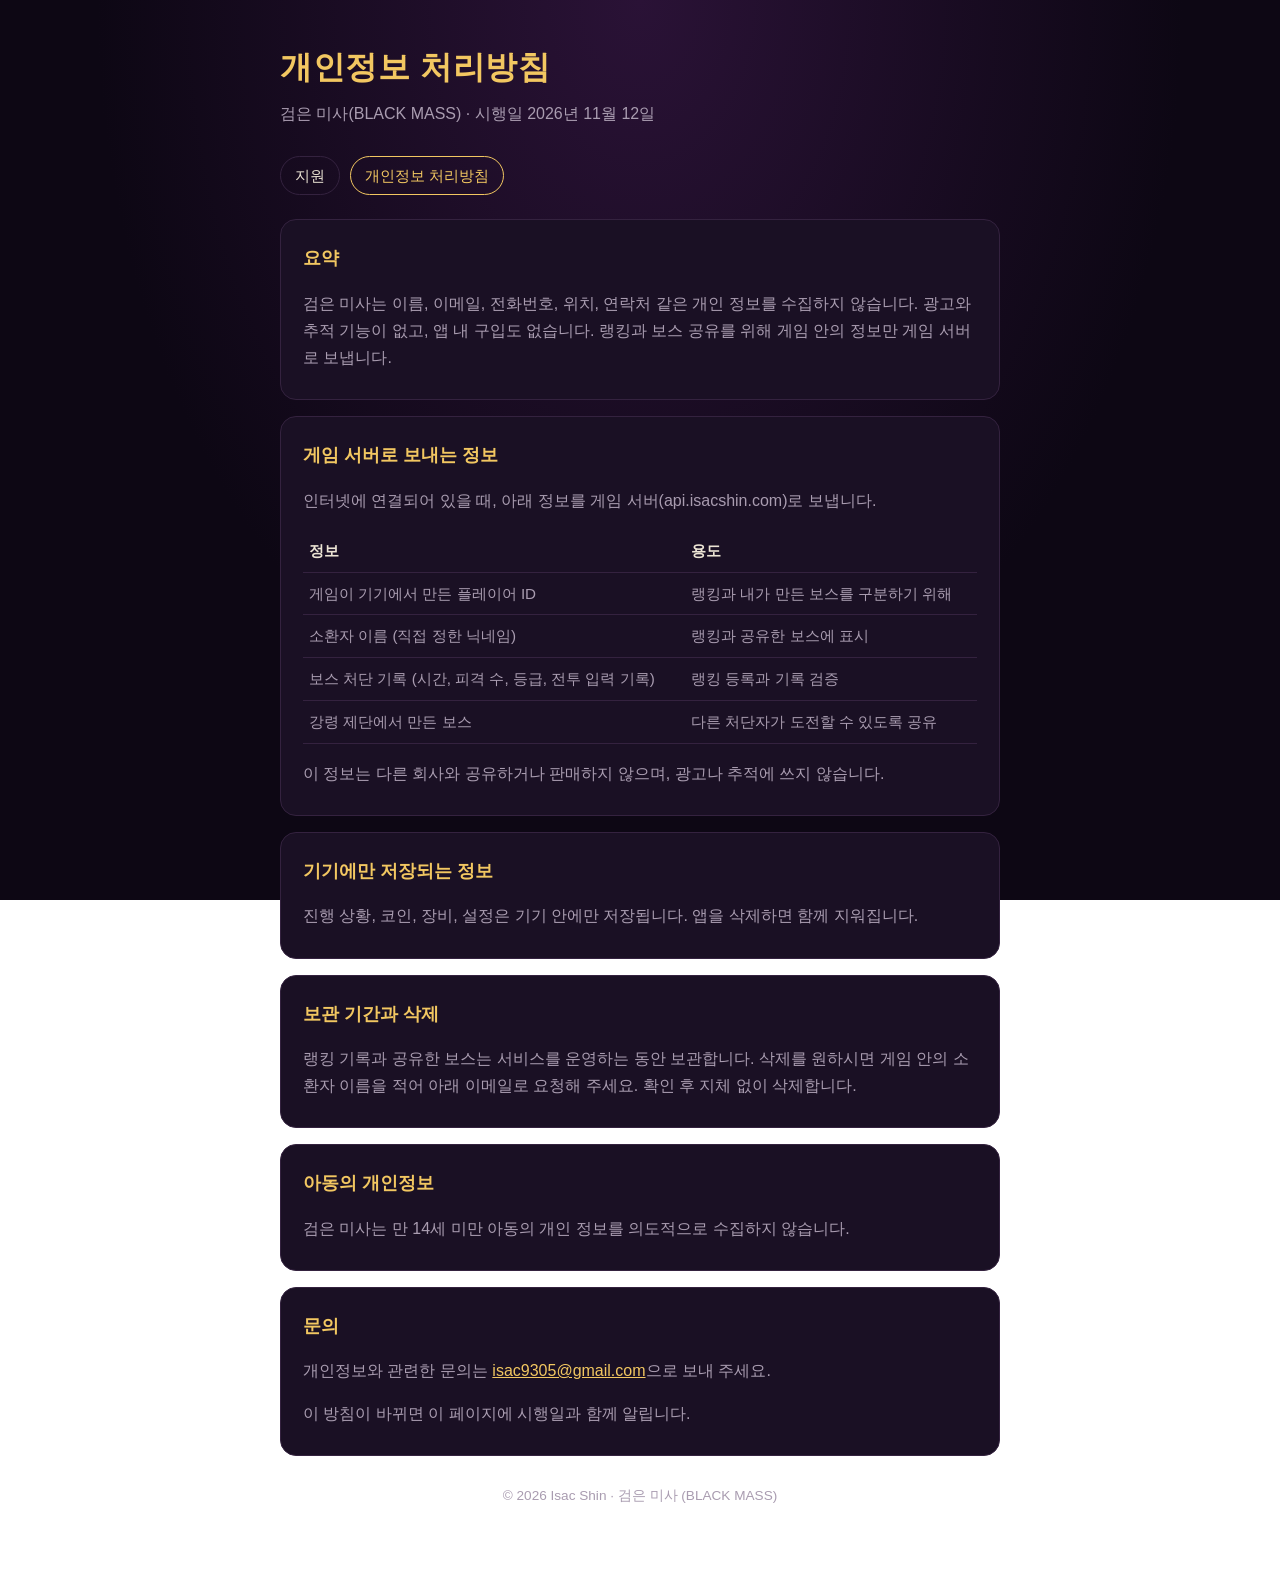
==== privacy/index.html @ 31701feb "Black Mass support, privacy policy and home pages Co-Authored-By: Claude Opus 5.5 <noreply@anthropic" ====
<!doctype html>
<html lang="ko">
<head>
<meta charset="utf-8">
<meta name="viewport" content="width=device-width, initial-scale=1">
<title>검은 미사 개인정보 처리방침</title>
<meta name="description" content="검은 미사(BLACK MASS) 게임의 개인정보 처리방침.">
<link rel="stylesheet" href="../assets/style.css">
</head>
<body>
<main>
  <h1>개인정보 처리방침</h1>
  <p class="lead">검은 미사(BLACK MASS) · 시행일 2026년 11월 12일</p>
  <nav><a href="../support/">지원</a><a class="on" href="./">개인정보 처리방침</a></nav>

  <section>
    <h2>요약</h2>
    <p>검은 미사는 이름, 이메일, 전화번호, 위치, 연락처 같은 개인 정보를 수집하지 않습니다. 광고와 추적 기능이 없고, 앱 내 구입도 없습니다. 랭킹과 보스 공유를 위해 게임 안의 정보만 게임 서버로 보냅니다.</p>
  </section>

  <section>
    <h2>게임 서버로 보내는 정보</h2>
    <p>인터넷에 연결되어 있을 때, 아래 정보를 게임 서버(api.isacshin.com)로 보냅니다.</p>
    <table>
      <tr><th>정보</th><th>용도</th></tr>
      <tr><td>게임이 기기에서 만든 플레이어 ID</td><td>랭킹과 내가 만든 보스를 구분하기 위해</td></tr>
      <tr><td>소환자 이름 (직접 정한 닉네임)</td><td>랭킹과 공유한 보스에 표시</td></tr>
      <tr><td>보스 처단 기록 (시간, 피격 수, 등급, 전투 입력 기록)</td><td>랭킹 등록과 기록 검증</td></tr>
      <tr><td>강령 제단에서 만든 보스</td><td>다른 처단자가 도전할 수 있도록 공유</td></tr>
    </table>
    <p>이 정보는 다른 회사와 공유하거나 판매하지 않으며, 광고나 추적에 쓰지 않습니다.</p>
  </section>

  <section>
    <h2>기기에만 저장되는 정보</h2>
    <p>진행 상황, 코인, 장비, 설정은 기기 안에만 저장됩니다. 앱을 삭제하면 함께 지워집니다.</p>
  </section>

  <section>
    <h2>보관 기간과 삭제</h2>
    <p>랭킹 기록과 공유한 보스는 서비스를 운영하는 동안 보관합니다. 삭제를 원하시면 게임 안의 소환자 이름을 적어 아래 이메일로 요청해 주세요. 확인 후 지체 없이 삭제합니다.</p>
  </section>

  <section>
    <h2>아동의 개인정보</h2>
    <p>검은 미사는 만 14세 미만 아동의 개인 정보를 의도적으로 수집하지 않습니다.</p>
  </section>

  <section>
    <h2>문의</h2>
    <p>개인정보와 관련한 문의는 <a href="mailto:isac9305@gmail.com?subject=[검은 미사] 개인정보 문의">isac9305@gmail.com</a>으로 보내 주세요.</p>
    <p>이 방침이 바뀌면 이 페이지에 시행일과 함께 알립니다.</p>
  </section>

  <footer>© 2026 Isac Shin · 검은 미사 (BLACK MASS)</footer>
</main>
</body>
</html>
---- assets/style.css ----
:root {
  --bg: #0d0714;
  --card: #1a1024;
  --line: #34223f;
  --text: #ece4d4;
  --sub: #a99cb0;
  --gold: #f2c761;
  --blood: #c23b3b;
}
* { box-sizing: border-box; }
body {
  margin: 0;
  background: radial-gradient(ellipse at top, #2a1236 0%, var(--bg) 60%) fixed;
  color: var(--text);
  font-family: -apple-system, BlinkMacSystemFont, "Apple SD Gothic Neo", "Noto Sans KR", sans-serif;
  line-height: 1.7;
}
main { max-width: 760px; margin: 0 auto; padding: 40px 20px 72px; }
.hero { width: 100%; border-radius: 14px; border: 2px solid #78592a; display: block; margin-bottom: 28px; }
h1 { font-size: 2rem; margin: 0 0 6px; color: var(--gold); letter-spacing: .02em; }
p.lead { color: var(--sub); margin: 0 0 28px; }
nav { margin: 0 0 24px; display: flex; gap: 10px; flex-wrap: wrap; }
nav a { color: var(--text); text-decoration: none; border: 1px solid var(--line); border-radius: 999px; padding: 6px 14px; font-size: .95rem; }
nav a.on { border-color: var(--gold); color: var(--gold); }
section { background: var(--card); border: 1px solid var(--line); border-radius: 16px; padding: 22px 22px 12px; margin-bottom: 16px; }
h2 { font-size: 1.15rem; margin: 0 0 12px; color: var(--gold); }
h3 { font-size: 1rem; margin: 18px 0 6px; }
details { border-top: 1px solid var(--line); padding: 12px 0; }
details:first-of-type { border-top: 0; }
summary { cursor: pointer; font-weight: 600; }
details p, section p, section li { color: var(--sub); }
details p { margin: 8px 0 0; }
table { width: 100%; border-collapse: collapse; margin: 6px 0 14px; font-size: .95rem; }
th, td { text-align: left; padding: 8px 6px; border-bottom: 1px solid var(--line); vertical-align: top; }
th { color: var(--text); }
td { color: var(--sub); }
a { color: var(--gold); }
footer { color: var(--sub); font-size: .85rem; text-align: center; margin-top: 28px; }
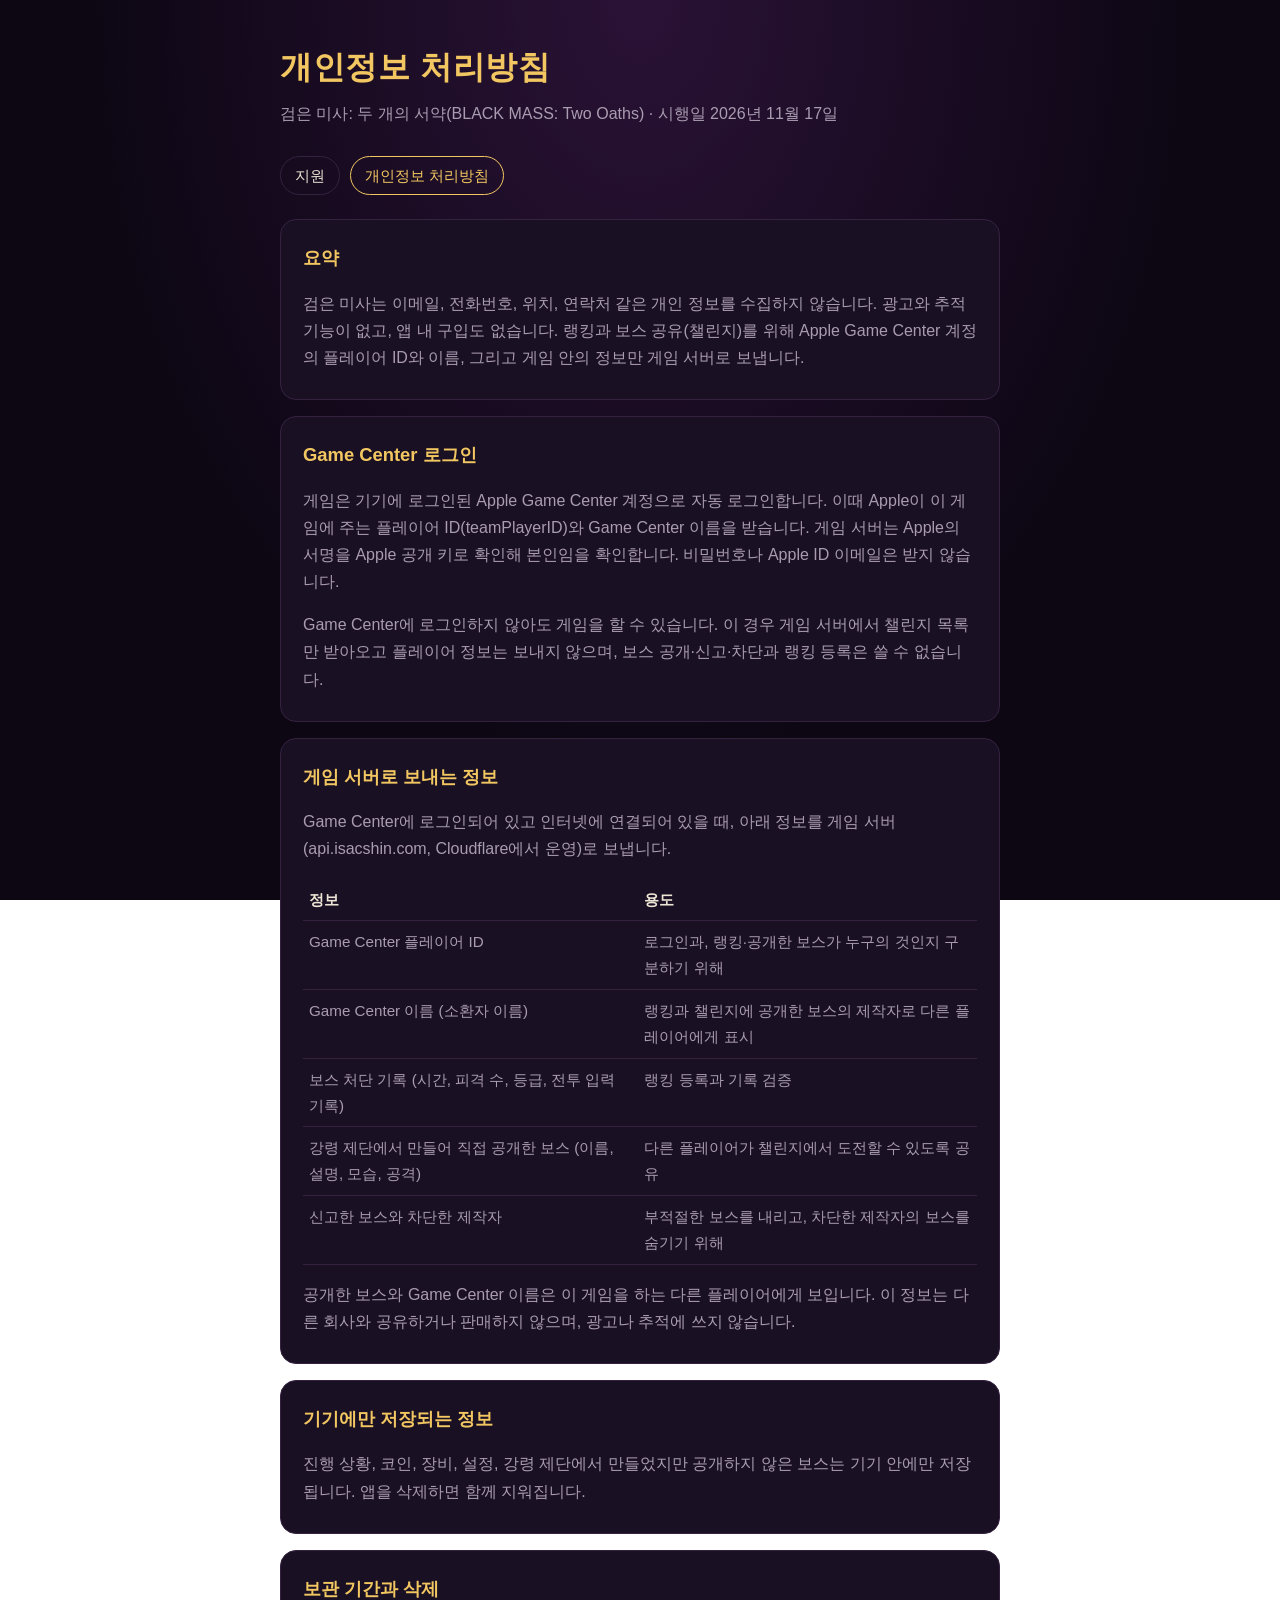
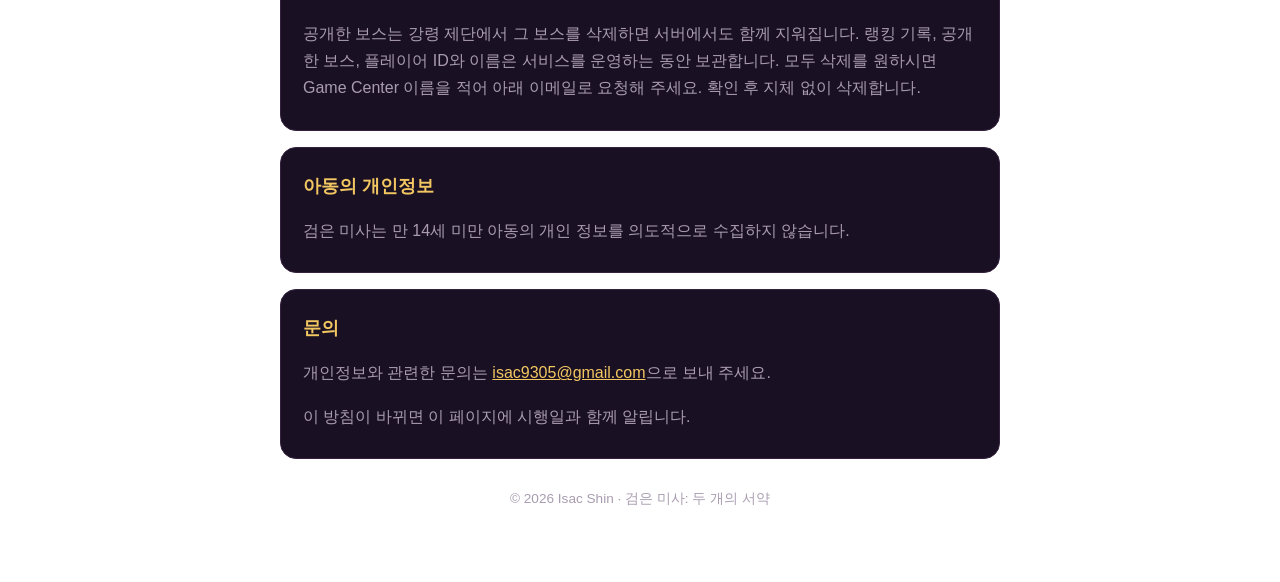
==== commit de31771a: "Rename to Two Oaths; privacy policy covers Game Center sign-in and shared demons Co-Authored-By: Cla" ====
--- a/privacy/index.html
+++ b/privacy/index.html
@@ -3,42 +3,49 @@
 <head>
 <meta charset="utf-8">
 <meta name="viewport" content="width=device-width, initial-scale=1">
-<title>검은 미사 개인정보 처리방침</title>
-<meta name="description" content="검은 미사(BLACK MASS) 게임의 개인정보 처리방침.">
+<title>검은 미사: 두 개의 서약 개인정보 처리방침</title>
+<meta name="description" content="검은 미사: 두 개의 서약(BLACK MASS: Two Oaths) 게임의 개인정보 처리방침.">
 <link rel="stylesheet" href="../assets/style.css">
 </head>
 <body>
 <main>
   <h1>개인정보 처리방침</h1>
-  <p class="lead">검은 미사(BLACK MASS) · 시행일 2026년 11월 12일</p>
+  <p class="lead">검은 미사: 두 개의 서약(BLACK MASS: Two Oaths) · 시행일 2026년 11월 17일</p>
   <nav><a href="../support/">지원</a><a class="on" href="./">개인정보 처리방침</a></nav>
 
   <section>
     <h2>요약</h2>
-    <p>검은 미사는 이름, 이메일, 전화번호, 위치, 연락처 같은 개인 정보를 수집하지 않습니다. 광고와 추적 기능이 없고, 앱 내 구입도 없습니다. 랭킹과 보스 공유를 위해 게임 안의 정보만 게임 서버로 보냅니다.</p>
+    <p>검은 미사는 이메일, 전화번호, 위치, 연락처 같은 개인 정보를 수집하지 않습니다. 광고와 추적 기능이 없고, 앱 내 구입도 없습니다. 랭킹과 보스 공유(챌린지)를 위해 Apple Game Center 계정의 플레이어 ID와 이름, 그리고 게임 안의 정보만 게임 서버로 보냅니다.</p>
+  </section>
+
+  <section>
+    <h2>Game Center 로그인</h2>
+    <p>게임은 기기에 로그인된 Apple Game Center 계정으로 자동 로그인합니다. 이때 Apple이 이 게임에 주는 플레이어 ID(teamPlayerID)와 Game Center 이름을 받습니다. 게임 서버는 Apple의 서명을 Apple 공개 키로 확인해 본인임을 확인합니다. 비밀번호나 Apple ID 이메일은 받지 않습니다.</p>
+    <p>Game Center에 로그인하지 않아도 게임을 할 수 있습니다. 이 경우 게임 서버에서 챌린지 목록만 받아오고 플레이어 정보는 보내지 않으며, 보스 공개·신고·차단과 랭킹 등록은 쓸 수 없습니다.</p>
   </section>
 
   <section>
     <h2>게임 서버로 보내는 정보</h2>
-    <p>인터넷에 연결되어 있을 때, 아래 정보를 게임 서버(api.isacshin.com)로 보냅니다.</p>
+    <p>Game Center에 로그인되어 있고 인터넷에 연결되어 있을 때, 아래 정보를 게임 서버(api.isacshin.com, Cloudflare에서 운영)로 보냅니다.</p>
     <table>
       <tr><th>정보</th><th>용도</th></tr>
-      <tr><td>게임이 기기에서 만든 플레이어 ID</td><td>랭킹과 내가 만든 보스를 구분하기 위해</td></tr>
-      <tr><td>소환자 이름 (직접 정한 닉네임)</td><td>랭킹과 공유한 보스에 표시</td></tr>
+      <tr><td>Game Center 플레이어 ID</td><td>로그인과, 랭킹·공개한 보스가 누구의 것인지 구분하기 위해</td></tr>
+      <tr><td>Game Center 이름 (소환자 이름)</td><td>랭킹과 챌린지에 공개한 보스의 제작자로 다른 플레이어에게 표시</td></tr>
       <tr><td>보스 처단 기록 (시간, 피격 수, 등급, 전투 입력 기록)</td><td>랭킹 등록과 기록 검증</td></tr>
-      <tr><td>강령 제단에서 만든 보스</td><td>다른 처단자가 도전할 수 있도록 공유</td></tr>
+      <tr><td>강령 제단에서 만들어 직접 공개한 보스 (이름, 설명, 모습, 공격)</td><td>다른 플레이어가 챌린지에서 도전할 수 있도록 공유</td></tr>
+      <tr><td>신고한 보스와 차단한 제작자</td><td>부적절한 보스를 내리고, 차단한 제작자의 보스를 숨기기 위해</td></tr>
     </table>
-    <p>이 정보는 다른 회사와 공유하거나 판매하지 않으며, 광고나 추적에 쓰지 않습니다.</p>
+    <p>공개한 보스와 Game Center 이름은 이 게임을 하는 다른 플레이어에게 보입니다. 이 정보는 다른 회사와 공유하거나 판매하지 않으며, 광고나 추적에 쓰지 않습니다.</p>
   </section>
 
   <section>
     <h2>기기에만 저장되는 정보</h2>
-    <p>진행 상황, 코인, 장비, 설정은 기기 안에만 저장됩니다. 앱을 삭제하면 함께 지워집니다.</p>
+    <p>진행 상황, 코인, 장비, 설정, 강령 제단에서 만들었지만 공개하지 않은 보스는 기기 안에만 저장됩니다. 앱을 삭제하면 함께 지워집니다.</p>
   </section>
 
   <section>
     <h2>보관 기간과 삭제</h2>
-    <p>랭킹 기록과 공유한 보스는 서비스를 운영하는 동안 보관합니다. 삭제를 원하시면 게임 안의 소환자 이름을 적어 아래 이메일로 요청해 주세요. 확인 후 지체 없이 삭제합니다.</p>
+    <p>공개한 보스는 강령 제단에서 그 보스를 삭제하면 서버에서도 함께 지워집니다. 랭킹 기록, 공개한 보스, 플레이어 ID와 이름은 서비스를 운영하는 동안 보관합니다. 모두 삭제를 원하시면 Game Center 이름을 적어 아래 이메일로 요청해 주세요. 확인 후 지체 없이 삭제합니다.</p>
   </section>
 
   <section>
@@ -52,7 +59,7 @@
     <p>이 방침이 바뀌면 이 페이지에 시행일과 함께 알립니다.</p>
   </section>
 
-  <footer>© 2026 Isac Shin · 검은 미사 (BLACK MASS)</footer>
+  <footer>© 2026 Isac Shin · 검은 미사: 두 개의 서약</footer>
 </main>
 </body>
 </html>
